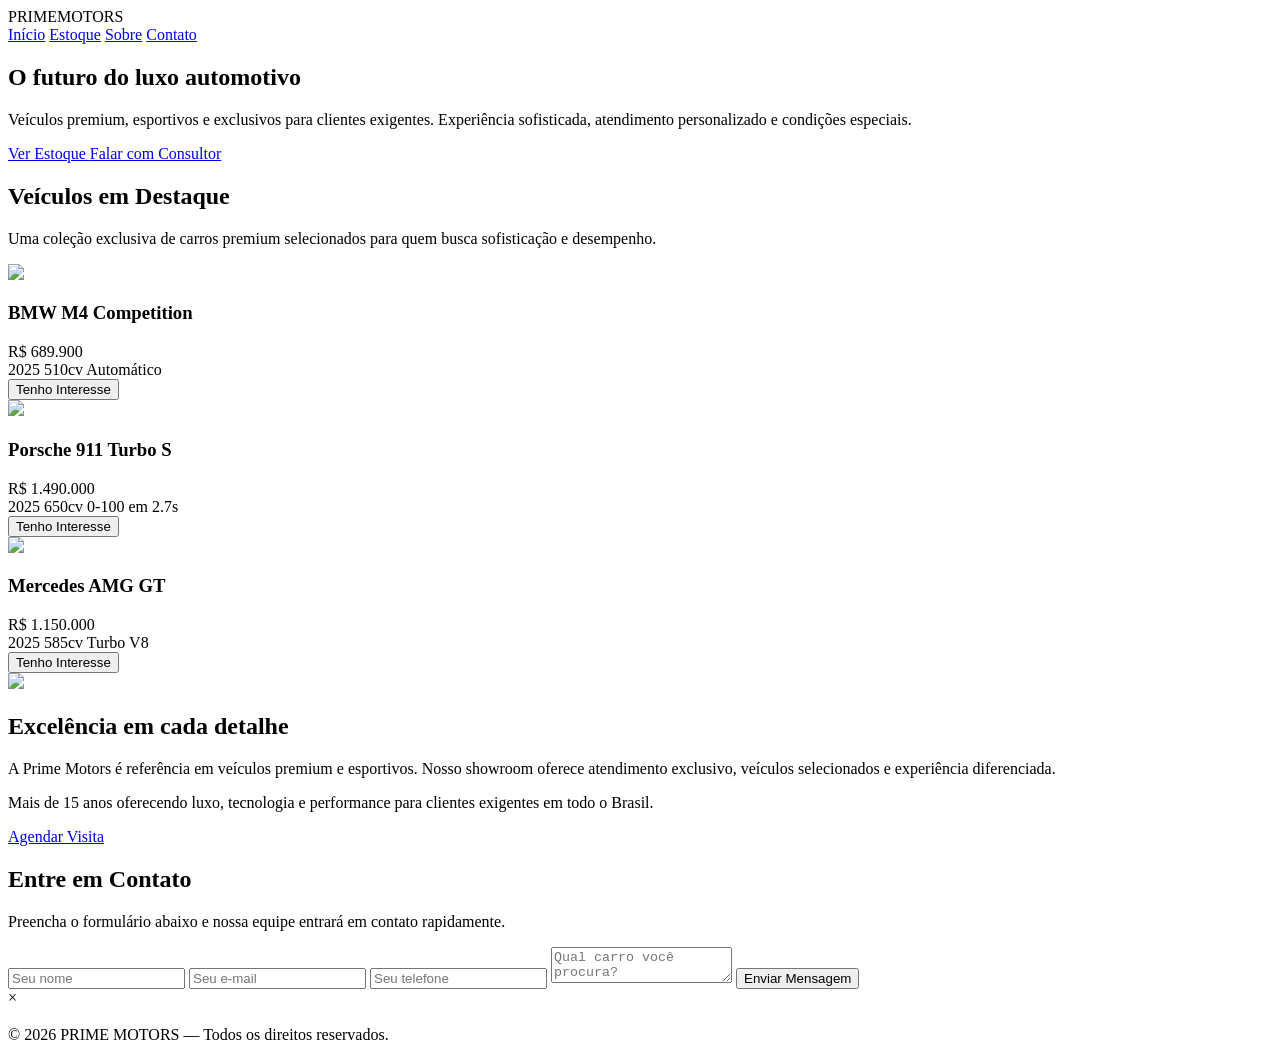
==== index.html @ 47883197 "Rename index.html.html to index.html" ====
<!DOCTYPE html>
<html lang="pt-BR">
<head>
<meta charset="UTF-8">
<meta name="viewport" content="width=device-width, initial-scale=1.0">

<title>Prime Motors | Concessionária Premium</title>

<link href="https://fonts.googleapis.com/css2?family=Montserrat:wght@300;400;500;600;700;800&display=swap" rel="stylesheet">

<link rel="stylesheet" type="text/css" href="roupa.css" media="screen">

</head>

<body>

<header>

<div class="navbar">

<div class="logo">
PRIME<span>MOTORS</span>
</div>

<nav>
<a href="#inicio">Início</a>
<a href="#estoque">Estoque</a>
<a href="#sobre">Sobre</a>
<a href="#contato">Contato</a>
</nav>

</div>

</header>


<section class="hero" id="inicio">

<div class="hero-content">

<h1>
O futuro do <span>luxo automotivo</span>
</h1>

<p>
Veículos premium, esportivos e exclusivos para clientes exigentes.
Experiência sofisticada, atendimento personalizado e condições especiais.
</p>

<div class="buttons">

<a href="#estoque" class="btn btn-gold">
Ver Estoque
</a>

<a href="#contato" class="btn btn-dark">
Falar com Consultor
</a>

</div>

</div>

</section>

<!-- ESTOQUE -->

<section class="section" id="estoque">

<div class="section-title">

<h2>Veículos em Destaque</h2>

<p>
Uma coleção exclusiva de carros premium selecionados para quem busca sofisticação e desempenho.
</p>

</div>

<div class="grid">

<!-- CARD -->

<div class="card">

<img src="https://images.unsplash.com/photo-1555215695-3004980ad54e?q=80&w=2070&auto=format&fit=crop">

<div class="card-content">

<h3>BMW M4 Competition</h3>

<div class="price">
R$ 689.900
</div>

<div class="specs">
<span>2025</span>
<span>510cv</span>
<span>Automático</span>
</div>

<button class="btn btn-gold card-btn" onclick="showCar('BMW M4 Competition','R$ 689.900','Motor 3.0 biturbo com 510cv, bancos em couro premium, teto solar panorâmico e pacote M Performance.')">
Tenho Interesse
</button>

</div>

</div>

<!-- CARD -->

<div class="card">

<img src="https://images.unsplash.com/photo-1503376780353-7e6692767b70?q=80&w=2070&auto=format&fit=crop">

<div class="card-content">

<h3>Porsche 911 Turbo S</h3>

<div class="price">
R$ 1.490.000
</div>

<div class="specs">
<span>2025</span>
<span>650cv</span>
<span>0-100 em 2.7s</span>
</div>

<button class="btn btn-gold card-btn" onclick="showCar('Porsche 911 Turbo S','R$ 1.490.000','Superesportivo premium com acabamento exclusivo, suspensão inteligente e tecnologia de pista.')">
Tenho Interesse
</button>

</div>

</div>

<!-- CARD -->

<div class="card">

<img src="https://images.unsplash.com/photo-1544636331-e26879cd4d9b?q=80&w=1974&auto=format&fit=crop">

<div class="card-content">

<h3>Mercedes AMG GT</h3>

<div class="price">
R$ 1.150.000
</div>

<div class="specs">
<span>2025</span>
<span>585cv</span>
<span>Turbo V8</span>
</div>

<button class="btn btn-gold card-btn" onclick="showCar('Mercedes AMG GT','R$ 1.150.000','Modelo AMG com acabamento esportivo, painel digital inteligente e som premium Burmester.')">
Tenho Interesse
</button>

</div>

</div>

</div>

</section>

<!-- SOBRE -->

<section class="section" id="sobre">

<div class="about">

<img src="https://tcct.com/wp-content/uploads/2022/03/9-1991-Ferrari-F40.jpg">

<div class="about-text">

<h2>
Excelência em cada detalhe
</h2>

<p>
A Prime Motors é referência em veículos premium e esportivos.
Nosso showroom oferece atendimento exclusivo, veículos selecionados e experiência diferenciada.
</p>

<p>
Mais de 15 anos oferecendo luxo, tecnologia e performance para clientes exigentes em todo o Brasil.
</p>

<a href="#contato" class="btn btn-gold">
Agendar Visita
</a>

</div>

</div>

</section>

<!-- CONTATO -->

<section class="section" id="contato">

<div class="contact-box">

<h2>Entre em Contato</h2>

<p>
Preencha o formulário abaixo e nossa equipe entrará em contato rapidamente.
</p>

<form id="contactForm">

<input type="text" id="name" placeholder="Seu nome" required>

<input type="email" id="email" placeholder="Seu e-mail" required>

<input type="tel" id="phone" placeholder="Seu telefone" required>

<textarea id="message" placeholder="Qual carro você procura?" required></textarea>

<button class="btn btn-gold" type="submit">
Enviar Mensagem
</button>

</form>

</div>

</section>


<div class="modal" id="modal">

<div class="modal-content">

<span class="close" onclick="closeModal()">&times;</span>

<h2 id="modalTitle"></h2>

<p id="modalText"></p>

</div>

</div>

<footer>

© 2026 PRIME MOTORS — Todos os direitos reservados.

</footer>

<script src="funcao.js"></script>

</body>
</html>
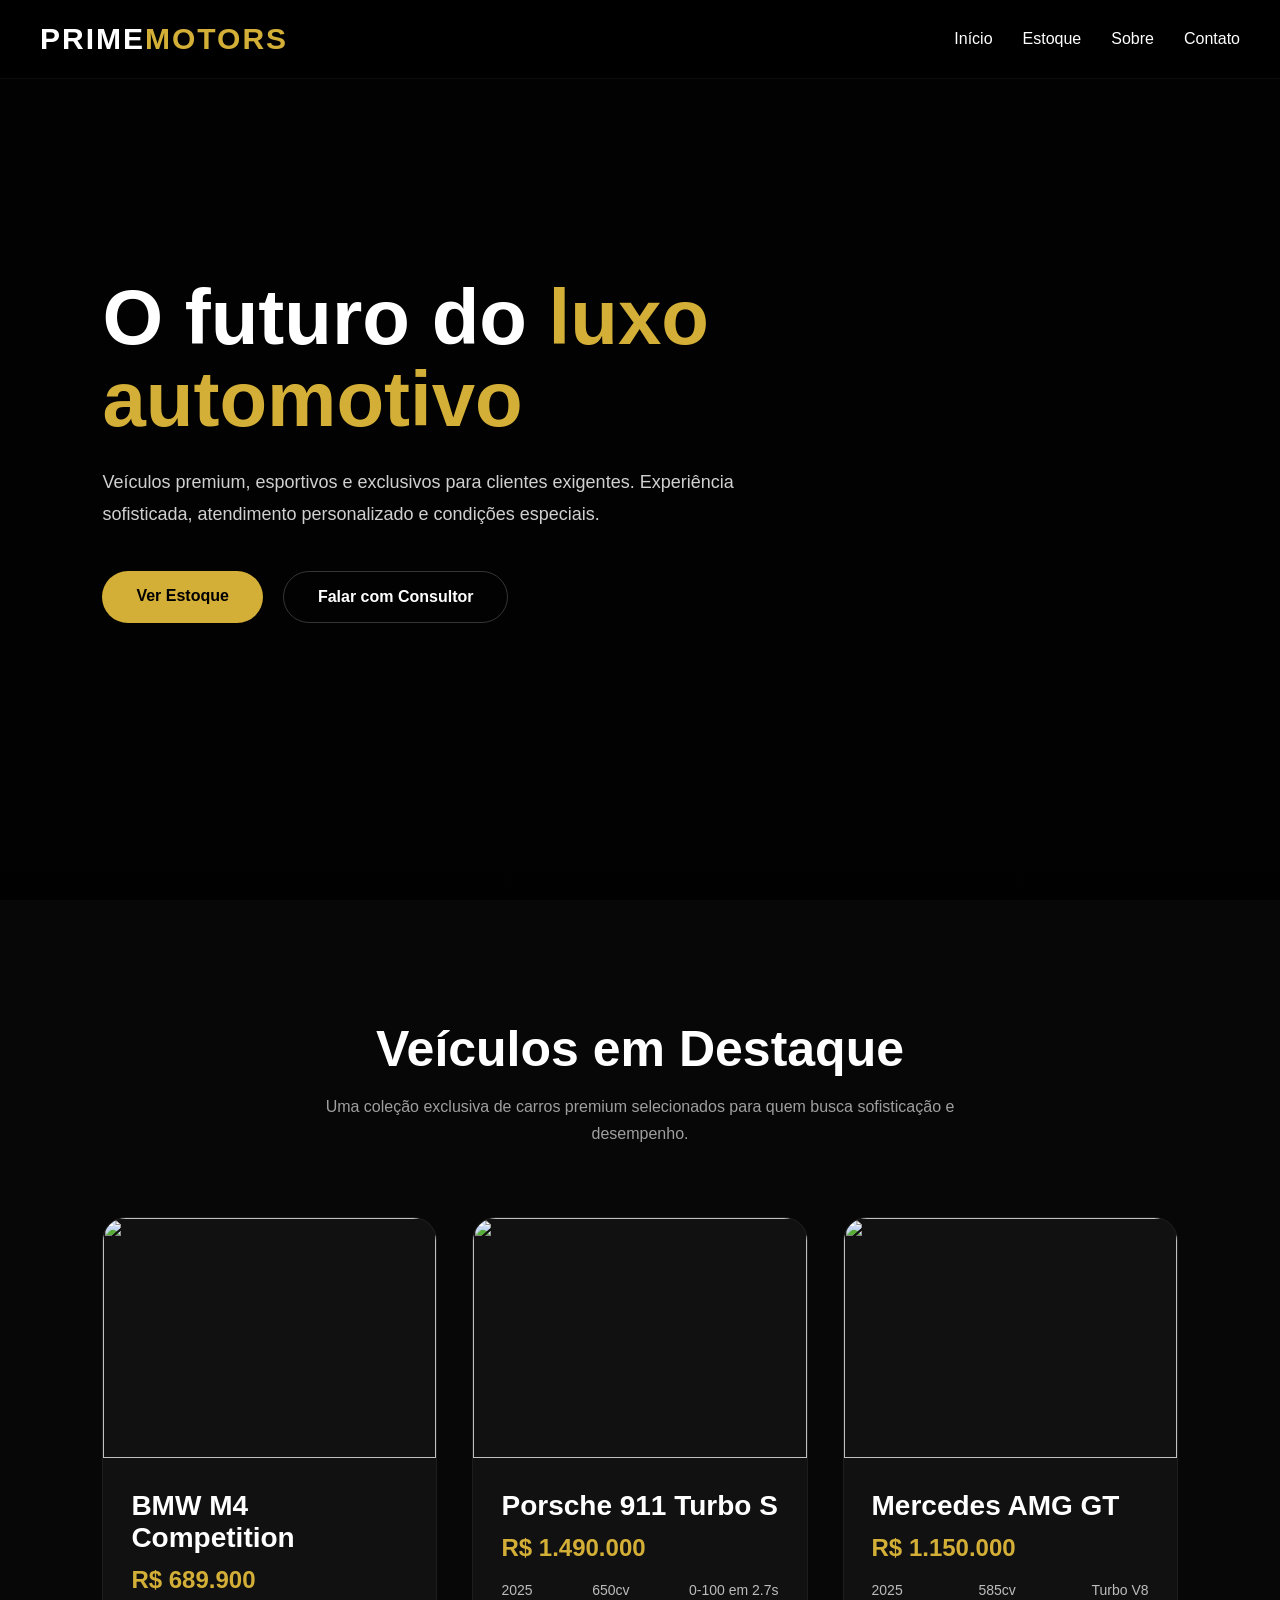
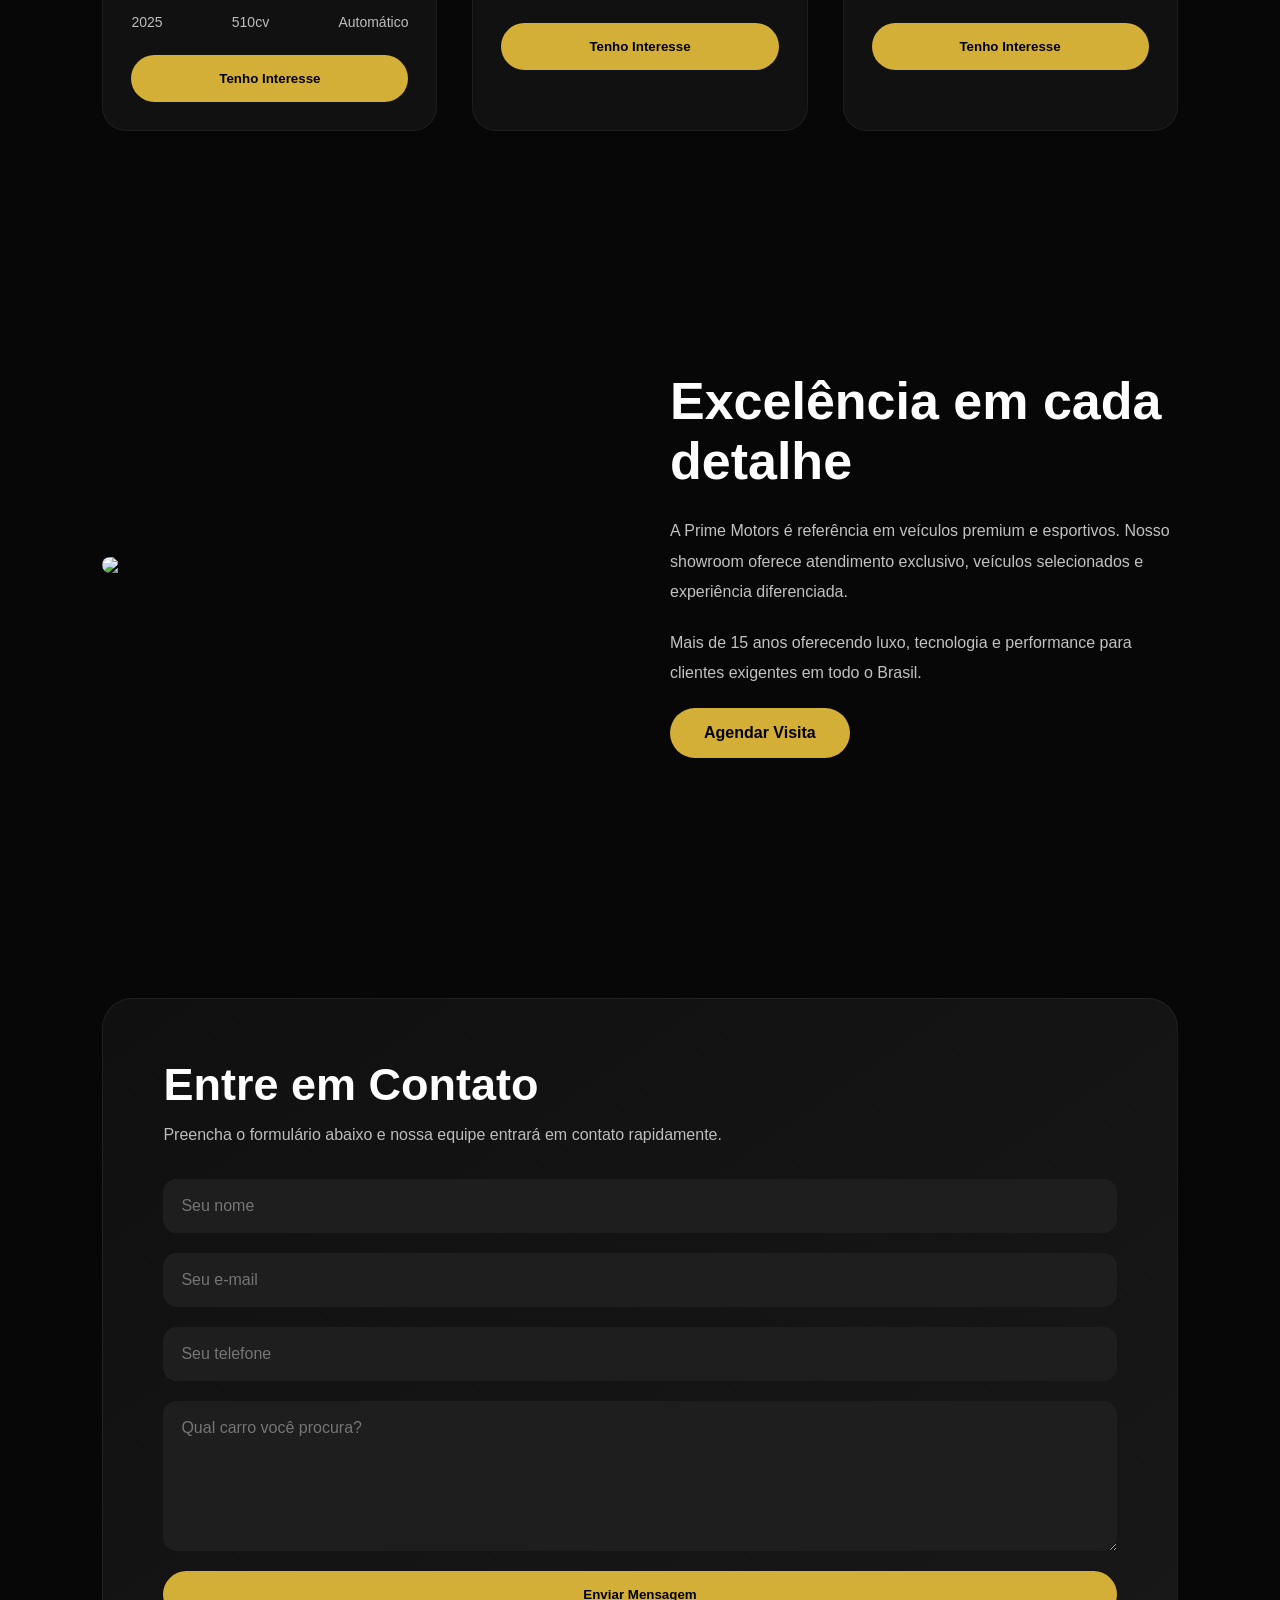
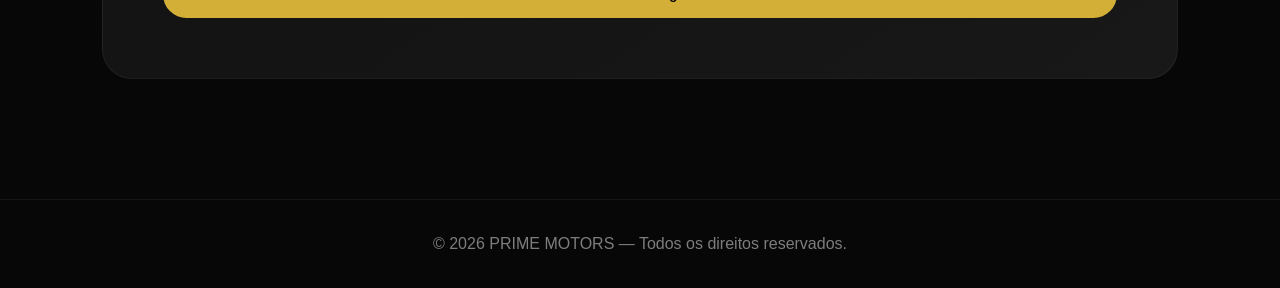
==== commit ed8c071d: "Update index.html" ====
--- a/index.html
+++ b/index.html
@@ -8,7 +8,7 @@
 
 <link href="https://fonts.googleapis.com/css2?family=Montserrat:wght@300;400;500;600;700;800&display=swap" rel="stylesheet">
 
-<link rel="stylesheet" type="text/css" href="roupa.css" media="screen">
+<link rel="stylesheet" type="text/css" href="style.css" media="screen">
 
 </head>
 
--- a/style.css
+++ b/style.css
@@ -0,0 +1,349 @@
+*{
+    margin:0;
+    padding:0;
+    box-sizing:border-box;
+    scroll-behavior:smooth;
+    font-family:'Montserrat',sans-serif;
+}
+
+body{
+    background:#070707;
+    color:white;
+    overflow-x:hidden;
+}
+
+/* NAVBAR */
+
+header{
+    position:fixed;
+    width:100%;
+    top:0;
+    z-index:999;
+    background:rgba(0,0,0,0.7);
+    backdrop-filter:blur(12px);
+    border-bottom:1px solid rgba(255,255,255,0.05);
+}
+
+.navbar{
+    max-width:1400px;
+    margin:auto;
+    display:flex;
+    justify-content:space-between;
+    align-items:center;
+    padding:22px 40px;
+}
+
+.logo{
+    font-size:30px;
+    font-weight:800;
+    letter-spacing:2px;
+}   
+
+.logo span{
+    color:#d4af37;
+}
+
+nav{
+    display:flex;
+    align-items:center;
+    gap:30px;
+}
+
+nav a{
+    text-decoration:none;
+    color:white;
+    transition:0.3s;
+    font-weight:500;
+}
+
+nav a:hover{
+    color:#d4af37;
+}
+
+
+.hero{
+    height:100vh;
+    background:
+    linear-gradient(rgba(0,0,0,.65), rgba(0,0,0,.8)),
+    url('https://images.unsplash.com/photo-1492144534655-ae79c964c9d7?q=80&w=2070&auto=format&fit=crop');
+
+    background-size:cover;
+    background-position:center;
+
+    display:flex;
+    align-items:center;
+    padding:0 8%;
+}
+
+.hero-content{
+    max-width:720px;
+}
+
+.hero h1{
+    font-size:78px;
+    line-height:1.05;
+    margin-bottom:25px;
+}
+
+.hero h1 span{
+    color:#d4af37;
+}
+
+.hero p{
+    color:#d0d0d0;
+    font-size:18px;
+    line-height:1.8;
+    margin-bottom:40px;
+}
+
+.buttons{
+    display:flex;
+    gap:20px;
+    flex-wrap:wrap;
+}
+
+.btn{
+    padding:16px 34px;
+    border-radius:50px;
+    text-decoration:none;
+    font-weight:700;
+    transition:0.3s;
+    display:inline-block;
+    cursor:pointer;
+    border:none;
+}
+
+.btn-gold{
+    background:#d4af37;
+    color:black;
+}
+
+.btn-gold:hover{
+    background:white;
+    transform:translateY(-3px);
+}
+
+.btn-dark{
+    border:1px solid rgba(255,255,255,0.2);
+    color:white;
+}
+
+.btn-dark:hover{
+    background:white;
+    color:black;
+}
+
+/* SECTION */
+
+.section{
+    padding:120px 8%;
+}
+
+.section-title{
+    text-align:center;
+    margin-bottom:70px;
+}
+
+.section-title h2{
+    font-size:50px;
+    margin-bottom:15px;
+}
+
+.section-title p{
+    color:#9f9f9f;
+    max-width:700px;
+    margin:auto;
+    line-height:1.7;
+}
+
+/* CARDS */
+
+.grid{
+    display:grid;
+    grid-template-columns:repeat(auto-fit,minmax(320px,1fr));
+    gap:35px;
+}
+
+.card{
+    background:#111;
+    border-radius:24px;
+    overflow:hidden;
+    transition:0.4s;
+    border:1px solid rgba(255,255,255,0.05);
+}
+
+.card:hover{
+    transform:translateY(-10px);
+    box-shadow:0 20px 40px rgba(0,0,0,.4);
+}
+
+.card img{
+    width:100%;
+    height:240px;
+    object-fit:cover;
+}
+
+.card-content{
+    padding:28px;
+}
+
+.card h3{
+    font-size:28px;
+    margin-bottom:12px;
+}
+
+.price{
+    color:#d4af37;
+    font-size:24px;
+    font-weight:700;
+    margin-bottom:20px;
+}
+
+.specs{
+    display:flex;
+    justify-content:space-between;
+    margin-bottom:25px;
+    color:#bcbcbc;
+    font-size:14px;
+}
+
+.card-btn{
+    width:100%;
+    border:none;
+}
+
+/* ABOUT */
+
+.about{
+    display:grid;
+    grid-template-columns:repeat(auto-fit,minmax(350px,1fr));
+    gap:60px;
+    align-items:center;
+}
+
+.about img{
+    width:100%;
+    border-radius:25px;
+}
+
+.about-text h2{
+    font-size:52px;
+    margin-bottom:25px;
+}
+
+.about-text p{
+    color:#c2c2c2;
+    line-height:1.9;
+    margin-bottom:20px;
+}
+
+/* CONTACT */
+
+.contact-box{
+    background:linear-gradient(145deg,#101010,#181818);
+    padding:60px;
+    border-radius:30px;
+    border:1px solid rgba(255,255,255,0.05);
+}
+
+.contact-box h2{
+    font-size:45px;
+    margin-bottom:15px;
+}
+
+.contact-box p{
+    color:#bdbdbd;
+    margin-bottom:35px;
+}
+
+form{
+    display:grid;
+    gap:20px;
+}
+
+input,
+textarea{
+    padding:18px;
+    border:none;
+    border-radius:14px;
+    background:#1e1e1e;
+    color:white;
+    font-size:16px;
+}
+
+textarea{
+    min-height:150px;
+    resize:vertical;
+}
+
+/* MODAL */
+
+.modal{
+    position:fixed;
+    top:0;
+    left:0;
+    width:100%;
+    height:100%;
+    background:rgba(0,0,0,.8);
+    display:none;
+    justify-content:center;
+    align-items:center;
+    z-index:9999;
+}
+
+.modal-content{
+    background:#111;
+    width:90%;
+    max-width:500px;
+    padding:40px;
+    border-radius:20px;
+    text-align:center;
+    position:relative;
+}
+
+.modal-content h2{
+    margin-bottom:20px;
+    color:#d4af37;
+}
+
+.modal-content p{
+    color:#c0c0c0;
+    line-height:1.8;
+}
+
+.close{
+    position:absolute;
+    top:15px;
+    right:20px;
+    font-size:28px;
+    cursor:pointer;
+}
+
+/* FOOTER */
+
+footer{
+    text-align:center;
+    padding:35px;
+    color:#7d7d7d;
+    border-top:1px solid rgba(255,255,255,0.05);
+}
+
+@media(max-width:768px){
+
+.hero h1{
+    font-size:48px;
+}
+
+nav{
+    display:none;
+}
+
+.section{
+    padding:90px 6%;
+}
+
+.contact-box{
+    padding:35px 25px;
+}
+
+}
